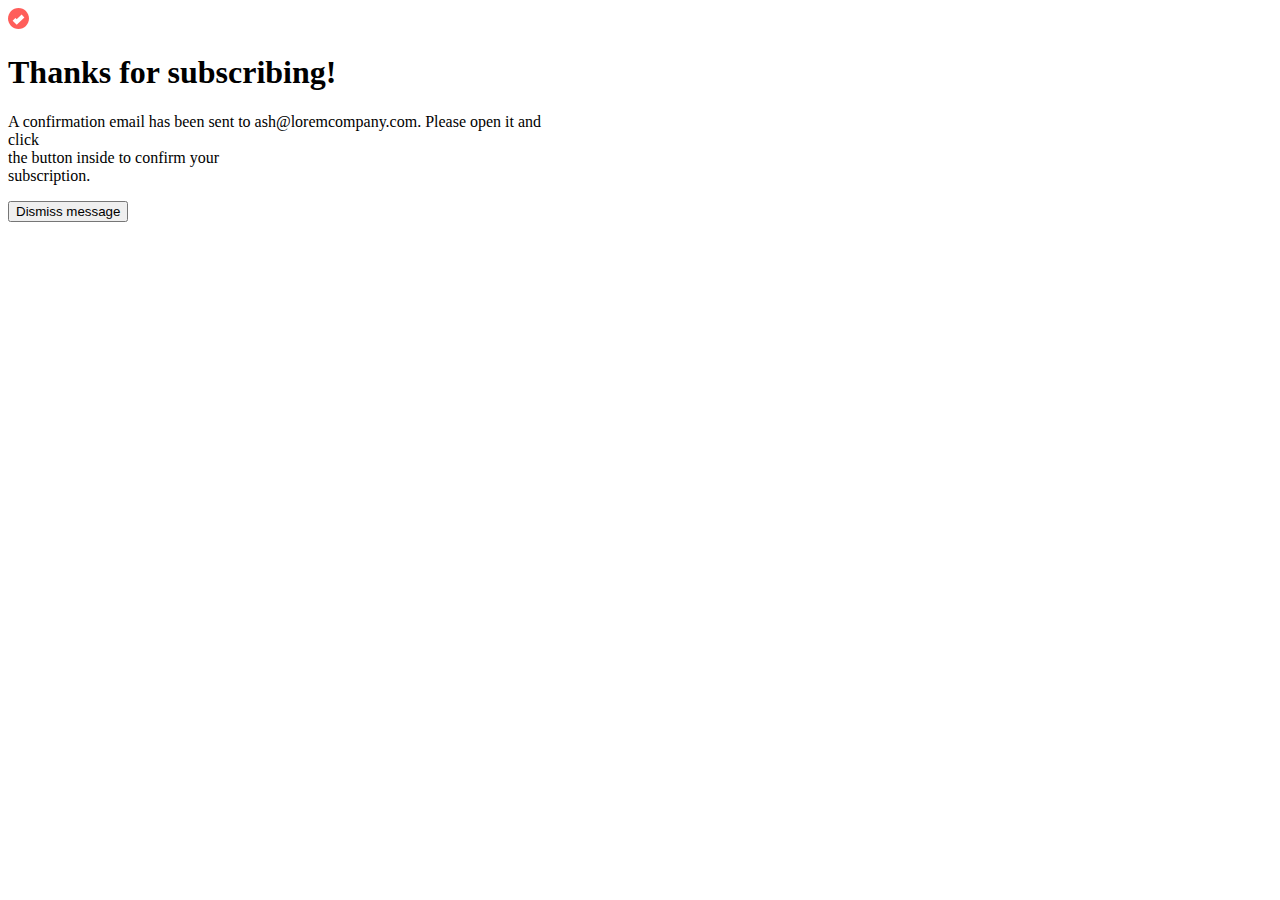
==== success.html @ 6df9921a "add" ====
<!DOCTYPE html>
<html lang="en">
<head>
    <meta charset="UTF-8">
    <meta name="viewport" content="width=device-width, initial-scale=1.0">
    <title>Thanks for Subscribing</title>
</head>
<body>
    <div class="containerSuccess">
        <img src="assets/group.svg" alt="" class="icon">
        <h1 class="title">Thanks for subscribing!</h1>
        <p class="description">A confirmation email has been sent to ash@loremcompany.com. Please open it and <br class="break">click <br class="break2"> the button inside to confirm your <br class="break">subscription.</p>

        <a href="./index.html" style="text-decoration: none; color: white;"><button class="dismiss-button">Dismiss message</button></a>
    </div>
</body>
</html>
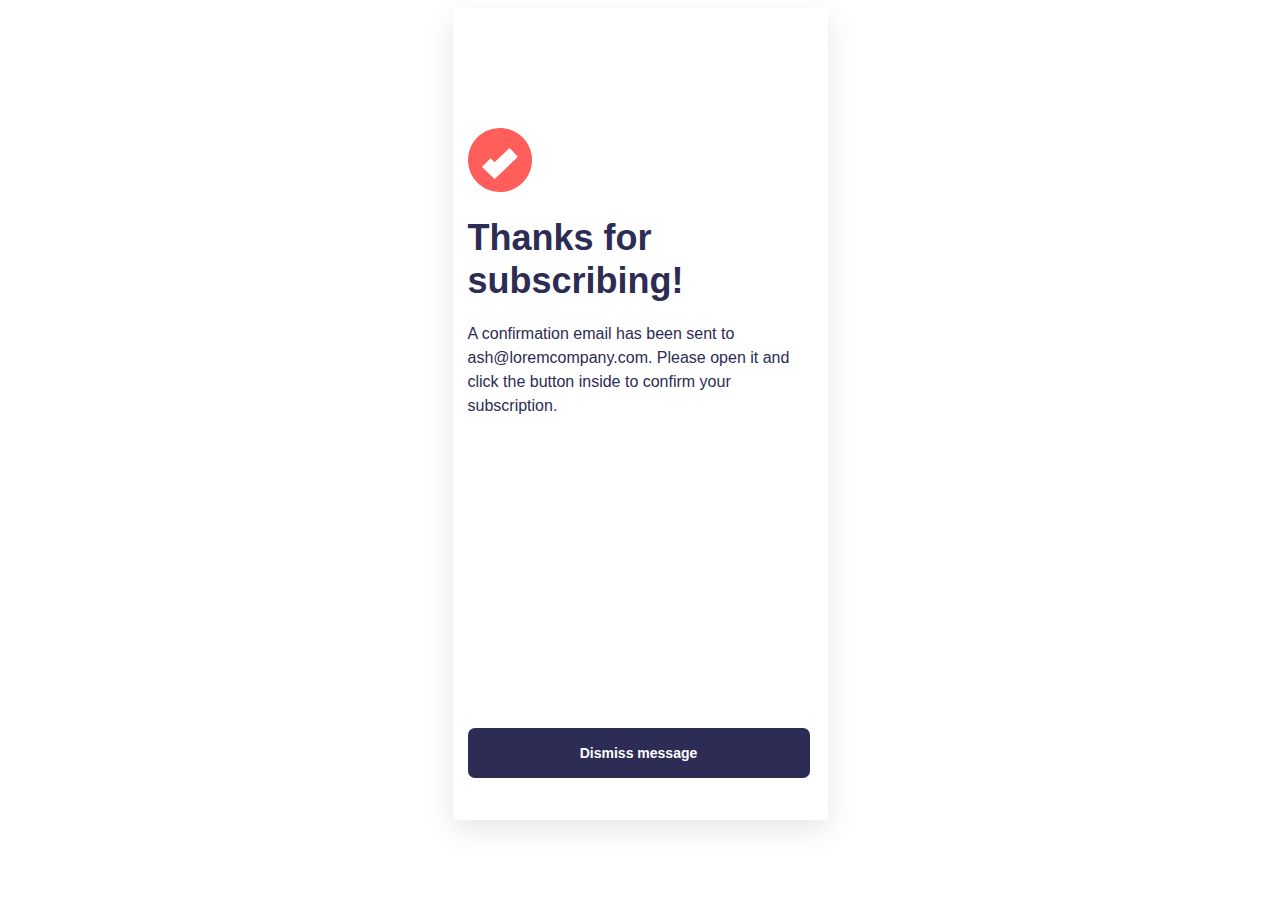
==== commit 36bef147: "add" ====
--- a/success.html
+++ b/success.html
@@ -3,6 +3,7 @@
 <head>
     <meta charset="UTF-8">
     <meta name="viewport" content="width=device-width, initial-scale=1.0">
+    <link rel="stylesheet" href="./success.css">
     <title>Thanks for Subscribing</title>
 </head>
 <body>
--- a/success.css
+++ b/success.css
@@ -0,0 +1,167 @@
+/*This is the css for the success page..*/
+
+body{
+    display: flex;
+    justify-content: center;
+    align-items: center;
+}
+
+.containerSuccess{
+    width: 375px;
+    height: 812px;
+    background: white;
+    border-radius: 5px;
+    text-align: start;
+    padding-left: 15px;
+    padding-top: 120px;
+    box-sizing: border-box;
+    box-shadow: 0 10px 30px rgba(0, 0, 0, 0.10);
+}
+
+.icon{
+    width: 64px;
+    height: 64px;
+    margin-bottom: 20px;
+}
+
+.title{
+    font-family: 'Roboto', sans-serif;
+    font-weight: 600;
+    font-size: 36px;
+    color: #2c2c54;
+    margin: 0;
+    line-height: 1.2;
+}
+
+.description{
+    font-family: 'Roboto', sans-serif;
+    font-weight: 400;
+    font-size: 16px;
+    color: #2c2c54;
+    margin: 20px 0 40px;
+    line-height: 24px;
+}
+.dismiss-button{
+    background: #2c2c54;
+    border: none;
+    padding: 17px 94px;
+    border-radius: 7px;
+    font-family: 'Roboto', sans-serif;
+    font-weight: 600;
+    font-size: 14px;
+    cursor: pointer;
+    width: 95%;
+    margin-top: 270px;
+    color: white;
+
+}
+.dismiss-button:hover{
+    background: linear-gradient(90deg, rgba(255,84,120,1) 0%, rgb(255,105,62,1)100%);
+    border: none;
+    padding: 17px 94px;
+    border-radius: 7px;
+    font-family: 'Roboto', sans-serif;
+    font-weight: 600;
+    font-size: 14px;
+    cursor: pointer;
+    width: 95%;
+    box-shadow: 0 7px 20px #FF576F;
+}
+.break2{
+    display: none;
+}
+
+@media(min-width:1440px){
+    body{
+        display: flex;
+        justify-content: center;
+        align-items: center;
+        height: 100vh;
+        margin: 0;
+        background: white;
+    }
+    .containerSuccess{
+        width: 504px;
+        height: 522px;
+        background: white;
+        border-radius: 40px;
+        box-shadow: 0 10px 30px rgba(0, 0, 0, 0.10);
+        text-align: start;
+        padding: 40px;
+        box-sizing: border-box;
+    }
+    .icon{
+        width: 64px;
+        height: 64px;
+        margin-bottom: 20px;
+    }
+    .title{
+        font-family: 'Roboto', sans-serif;
+        font-weight: 600;
+        font-size: 46px;
+        color: black;
+        margin: 0;
+        line-height: 57px;
+    }
+    .description{
+        font-family: 'Roboto', sans-serif;
+        font-weight: 600;
+        font-size: 15px;
+        color: #6c6c75;
+        margin: 30px 0 40px;
+        line-height: 24px;
+    }
+    .dismiss-button{
+        background: #2c2c54;
+        color: white;
+        border: none;
+        padding: 17px 94px;
+        border-radius: 7px;
+        font-family: 'Roboto', sans-serif;
+        font-weight: 800;
+        font-size: 17px;
+        cursor: pointer;
+        margin-top: 0px;
+    }
+    .dismiss-button:hover{
+        background: linear-gradient(90deg, rgba(255,84,120,1) 0%, rgba(255,105,62,1) 100%);
+        box-shadow: 0 7px 20px #FF576F;
+        font-size: 17px;
+        font-weight: 800;
+
+    }
+    .break{
+        display: none;
+
+    }
+    .break2{
+        display: block;
+    }
+
+
+
+
+
+
+
+
+
+
+
+
+
+
+
+
+
+
+
+
+
+
+
+
+
+
+
+}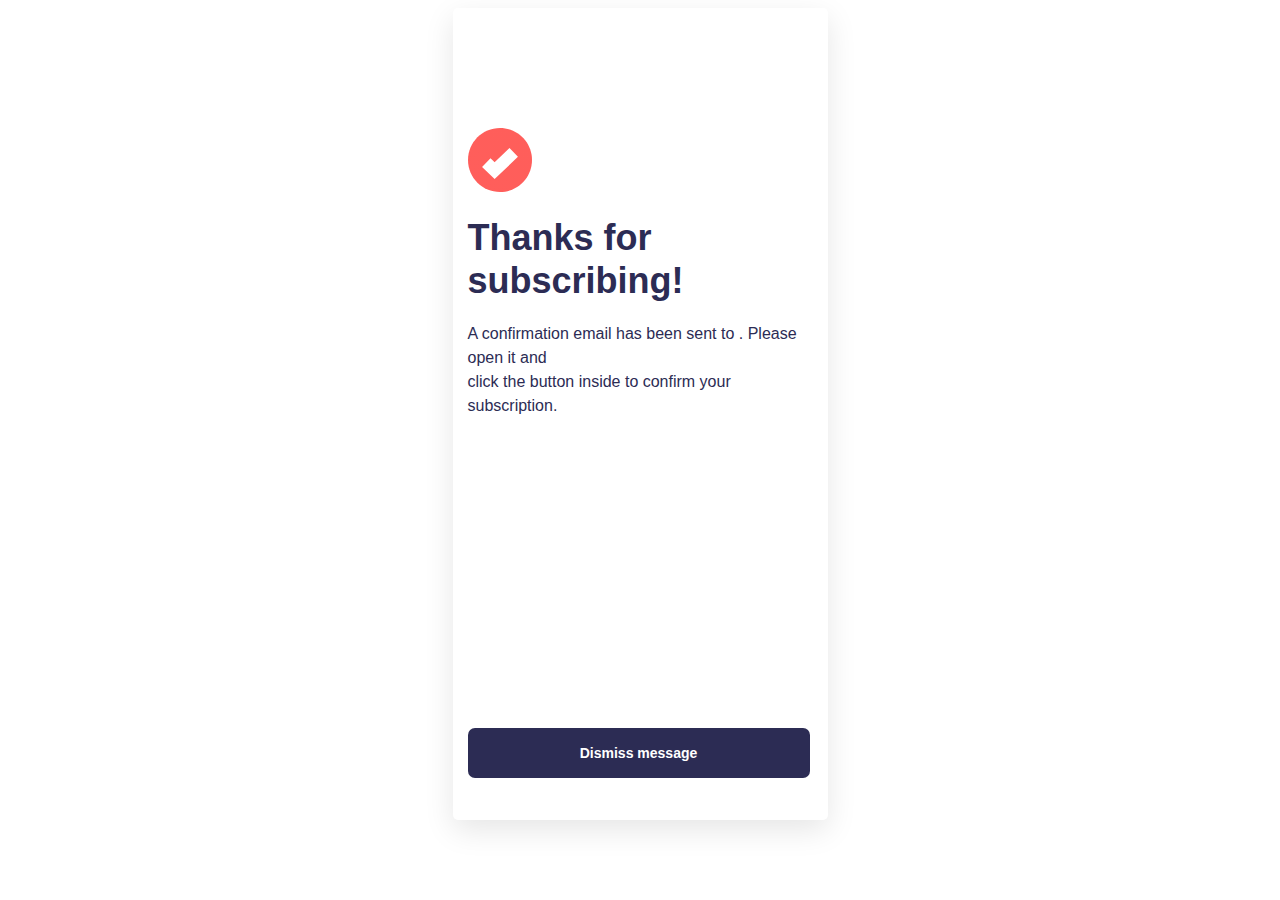
==== commit 1fc5d52a: "add" ====
--- a/success.html
+++ b/success.html
@@ -1,18 +1,33 @@
 <!DOCTYPE html>
 <html lang="en">
 <head>
-    <meta charset="UTF-8">
-    <meta name="viewport" content="width=device-width, initial-scale=1.0">
-    <link rel="stylesheet" href="./success.css">
-    <title>Thanks for Subscribing</title>
+    <meta charset="UTF-8"> 
+    <meta name="viewport" content="width=device-width, initial-scale=1.0"> 
+    <link rel="stylesheet" href="./success.css"> 
+    <title>Thanks for Subscribing</title> 
 </head>
 <body>
     <div class="containerSuccess">
-        <img src="assets/group.svg" alt="" class="icon">
-        <h1 class="title">Thanks for subscribing!</h1>
-        <p class="description">A confirmation email has been sent to ash@loremcompany.com. Please open it and <br class="break">click <br class="break2"> the button inside to confirm your <br class="break">subscription.</p>
+        <!-- Displays a checkmark icon to indicate successful subscription. -->
+        <img src="assets/checkimg.svg" alt="" class="icon"> 
 
-        <a href="./index.html" style="text-decoration: none; color: white;"><button class="dismiss-button">Dismiss message</button></a>
+        <!-- Heading to thank the user for subscribing. -->
+        <h1 class="title">Thanks for subscribing!</h1> 
+
+        <!-- Description text with a span for dynamic email display using JavaScript. -->
+        <p class="description">
+            A confirmation email has been sent to 
+            <span id="userEmail"></span>. <!-- The email entered by the user will be dynamically inserted here by JavaScript. -->
+            Please open it and <br class="break">click <br class="break2"> the button inside to confirm your <br class="break">subscription.
+        </p>
+
+        <!-- Button to dismiss the message, linking back to the index.html page. -->
+        <a href="./index.html" style="text-decoration: none; color: white;">
+            <button class="dismiss-button">Dismiss message</button>
+        </a>
     </div>
+
+    <!-- Links to the external JavaScript file to handle dynamic behavior (e.g., displaying the user's email). -->
+    <script src="./success.js"></script>
 </body>
-</html>+</html>
--- a/success.css
+++ b/success.css
@@ -1,167 +1,138 @@
-/*This is the css for the success page..*/
-
 body{
-    display: flex;
-    justify-content: center;
-    align-items: center;
+    display: flex; 
+    justify-content: center; /* Centers content horizontally */
+    align-items: center; /* Centers content vertically */
 }
 
 .containerSuccess{
-    width: 375px;
-    height: 812px;
-    background: white;
-    border-radius: 5px;
-    text-align: start;
-    padding-left: 15px;
-    padding-top: 120px;
-    box-sizing: border-box;
-    box-shadow: 0 10px 30px rgba(0, 0, 0, 0.10);
+    width: 375px; /* Sets the width of the success container to 375px. */
+    height: 812px; /* Sets the height of the success container to 812px. */
+    background: white; /* Sets the background color of the container to white. */
+    border-radius: 5px; /* Rounds the corners of the container by 5px. */
+    text-align: start; /* Aligns text to the start (left) inside the container. */
+    padding-left: 15px; /* Adds 15px padding to the left side of the container. */
+    padding-top: 120px; /* Adds 120px padding to the top of the container. */
+    box-sizing: border-box; /* Includes padding and border in the element's total width and height. */
+    box-shadow: 0 10px 30px rgba(0, 0, 0, 0.10); /* Adds a subtle shadow below the container. */
 }
 
 .icon{
-    width: 64px;
-    height: 64px;
-    margin-bottom: 20px;
+    width: 64px; /* Sets the width of the icon image to 64px. */
+    height: 64px; /* Sets the height of the icon image to 64px. */
+    margin-bottom: 20px; /* Adds 20px of margin below the icon. */
 }
 
 .title{
-    font-family: 'Roboto', sans-serif;
-    font-weight: 600;
-    font-size: 36px;
-    color: #2c2c54;
-    margin: 0;
-    line-height: 1.2;
+    font-family: 'Roboto', sans-serif; /* Sets the font family for the title text. */
+    font-weight: 600; /* Sets the font weight to 600 (semi-bold). */
+    font-size: 36px; /* Sets the font size of the title text to 36px. */
+    color: #2c2c54; /* Sets the color of the title text to a dark purple. */
+    margin: 0; /* Removes default margin from the title. */
+    line-height: 1.2; /* Sets the line height to 1.2 times the font size. */
 }
 
 .description{
-    font-family: 'Roboto', sans-serif;
-    font-weight: 400;
-    font-size: 16px;
-    color: #2c2c54;
-    margin: 20px 0 40px;
-    line-height: 24px;
+    font-family: 'Roboto', sans-serif; /* Sets the font family for the description text. */
+    font-weight: 400; /* Sets the font weight to 400 (regular). */
+    font-size: 16px; /* Sets the font size of the description text to 16px. */
+    color: #2c2c54; /* Sets the color of the description text to a dark purple. */
+    margin: 20px 0 40px; /* Adds 20px of margin above and 40px below the description. */
+    line-height: 24px; /* Sets the line height to 24px, creating space between lines of text. */
 }
+
 .dismiss-button{
-    background: #2c2c54;
-    border: none;
-    padding: 17px 94px;
-    border-radius: 7px;
-    font-family: 'Roboto', sans-serif;
-    font-weight: 600;
-    font-size: 14px;
-    cursor: pointer;
-    width: 95%;
-    margin-top: 270px;
-    color: white;
+    background: #2c2c54; /* Sets the background color of the button to dark purple. */
+    border: none; /* Removes any border from the button. */
+    padding: 17px 94px; /* Adds 17px padding vertically and 94px horizontally inside the button. */
+    border-radius: 7px; /* Rounds the corners of the button by 7px. */
+    font-family: 'Roboto', sans-serif; /* Sets the font family for the button text. */
+    font-weight: 600; /* Sets the font weight of the button text to 600 (semi-bold). */
+    font-size: 14px; /* Sets the font size of the button text to 14px. */
+    cursor: pointer; /* Changes the cursor to a pointer when hovering over the button. */
+    width: 95%; /* Sets the button's width to 95% of its container. */
+    margin-top: 270px; /* Adds 270px of margin above the button. */
+    color: white; /* Sets the text color of the button to white. */
+}
 
+.dismiss-button:hover{
+    background: linear-gradient(90deg, rgba(255,84,120,1) 0%, rgb(255,105,62,1) 100%); /* Adds a gradient background on hover. */
+    border: none; /* Removes any border from the button on hover. */
+    padding: 17px 94px; /* Ensures padding remains the same on hover. */
+    border-radius: 7px; /* Keeps the button's corners rounded on hover. */
+    font-family: 'Roboto', sans-serif; /* Keeps the font family the same on hover. */
+    font-weight: 600; /* Keeps the font weight the same on hover. */
+    font-size: 14px; /* Keeps the font size the same on hover. */
+    cursor: pointer; /* Keeps the cursor as a pointer on hover. */
+    width: 95%; /* Keeps the button's width the same on hover. */
+    box-shadow: 0 7px 20px #FF576F; /* Adds a box shadow to the button on hover. */
 }
-.dismiss-button:hover{
-    background: linear-gradient(90deg, rgba(255,84,120,1) 0%, rgb(255,105,62,1)100%);
-    border: none;
-    padding: 17px 94px;
-    border-radius: 7px;
-    font-family: 'Roboto', sans-serif;
-    font-weight: 600;
-    font-size: 14px;
-    cursor: pointer;
-    width: 95%;
-    box-shadow: 0 7px 20px #FF576F;
-}
+
 .break2{
-    display: none;
+    display: none; /* Hides this element by default. */
 }
 
 @media(min-width:1440px){
     body{
-        display: flex;
-        justify-content: center;
-        align-items: center;
-        height: 100vh;
-        margin: 0;
-        background: white;
+        display: flex; /* Keeps the flexbox layout for larger screens. */
+        justify-content: center; /* Centers content horizontally. */
+        align-items: center; /* Centers content vertically. */
+        height: 100vh; /* Sets the height of the body to fill the viewport. */
+        margin: 0; /* Removes default margin from the body. */
+        background: white; /* Sets the background color to white. */
     }
     .containerSuccess{
-        width: 504px;
-        height: 522px;
-        background: white;
-        border-radius: 40px;
-        box-shadow: 0 10px 30px rgba(0, 0, 0, 0.10);
-        text-align: start;
-        padding: 40px;
-        box-sizing: border-box;
+        width: 504px; /* Increases the width of the container for larger screens. */
+        height: 522px; /* Decreases the height of the container for larger screens. */
+        background: white; /* Keeps the background color white. */
+        border-radius: 40px; /* Increases the corner radius for a more rounded look. */
+        box-shadow: 0 10px 30px rgba(0, 0, 0, 0.10); /* Keeps the shadow effect. */
+        text-align: start; /* Keeps the text alignment to the start (left). */
+        padding: 40px; /* Increases the padding inside the container for larger screens. */
+        box-sizing: border-box; /* Ensures padding and borders are included in the container's width and height. */
     }
     .icon{
-        width: 64px;
-        height: 64px;
-        margin-bottom: 20px;
+        width: 64px; /* Keeps the icon size the same. */
+        height: 64px; /* Keeps the icon size the same. */
+        margin-bottom: 20px; /* Keeps the margin below the icon the same. */
     }
     .title{
-        font-family: 'Roboto', sans-serif;
-        font-weight: 600;
-        font-size: 46px;
-        color: black;
-        margin: 0;
-        line-height: 57px;
+        font-family: 'Roboto', sans-serif; /* Keeps the font family the same. */
+        font-weight: 600; /* Keeps the font weight the same. */
+        font-size: 46px; /* Increases the font size of the title for larger screens. */
+        color: black; /* Changes the color of the title to black. */
+        margin: 0; /* Keeps the margin the same. */
+        line-height: 57px; /* Increases the line height for better spacing between lines of text. */
     }
     .description{
-        font-family: 'Roboto', sans-serif;
-        font-weight: 600;
-        font-size: 15px;
-        color: #6c6c75;
-        margin: 30px 0 40px;
-        line-height: 24px;
+        font-family: 'Roboto', sans-serif; /* Keeps the font family the same. */
+        font-weight: 600; /* Increases the font weight to 600 (semi-bold) for larger screens. */
+        font-size: 15px; /* Decreases the font size slightly for larger screens. */
+        color: #6c6c75; /* Changes the text color to a lighter gray. */
+        margin: 30px 0 40px; /* Adjusts the margin above to 30px and keeps the 40px margin below. */
+        line-height: 24px; /* Keeps the line height the same for consistency. */
     }
     .dismiss-button{
-        background: #2c2c54;
-        color: white;
-        border: none;
-        padding: 17px 94px;
-        border-radius: 7px;
-        font-family: 'Roboto', sans-serif;
-        font-weight: 800;
-        font-size: 17px;
-        cursor: pointer;
-        margin-top: 0px;
+        background: #2c2c54; /* Keeps the background color the same. */
+        color: white; /* Keeps the text color white. */
+        border: none; /* Keeps the button borderless. */
+        padding: 17px 94px; /* Keeps the same padding. */
+        border-radius: 7px; /* Keeps the corners rounded. */
+        font-family: 'Roboto', sans-serif; /* Keeps the font family the same. */
+        font-weight: 800; /* Increases the font weight to 800 (bold). */
+        font-size: 17px; /* Increases the font size to 17px for larger screens. */
+        cursor: pointer; /* Keeps the cursor as a pointer. */
+        margin-top: 0px; /* Removes the margin above the button. */
     }
     .dismiss-button:hover{
-        background: linear-gradient(90deg, rgba(255,84,120,1) 0%, rgba(255,105,62,1) 100%);
-        box-shadow: 0 7px 20px #FF576F;
-        font-size: 17px;
-        font-weight: 800;
-
+        background: linear-gradient(90deg, rgba(255,84,120,1) 0%, rgba(255,105,62,1) 100%); /* Keeps the gradient background on hover. */
+        box-shadow: 0 7px 20px #FF576F; /* Keeps the box shadow on hover. */
+        font-size: 17px; /* Keeps the font size the same on hover. */
+        font-weight: 800; /* Keeps the font weight the same on hover. */
     }
     .break{
-        display: none;
-
+        display: none; /* Hides this element. */
     }
     .break2{
-        display: block;
+        display: block; /* Displays this element on larger screens. */
     }
-
-
-
-
-
-
-
-
-
-
-
-
-
-
-
-
-
-
-
-
-
-
-
-
-
-
-
-}+}
